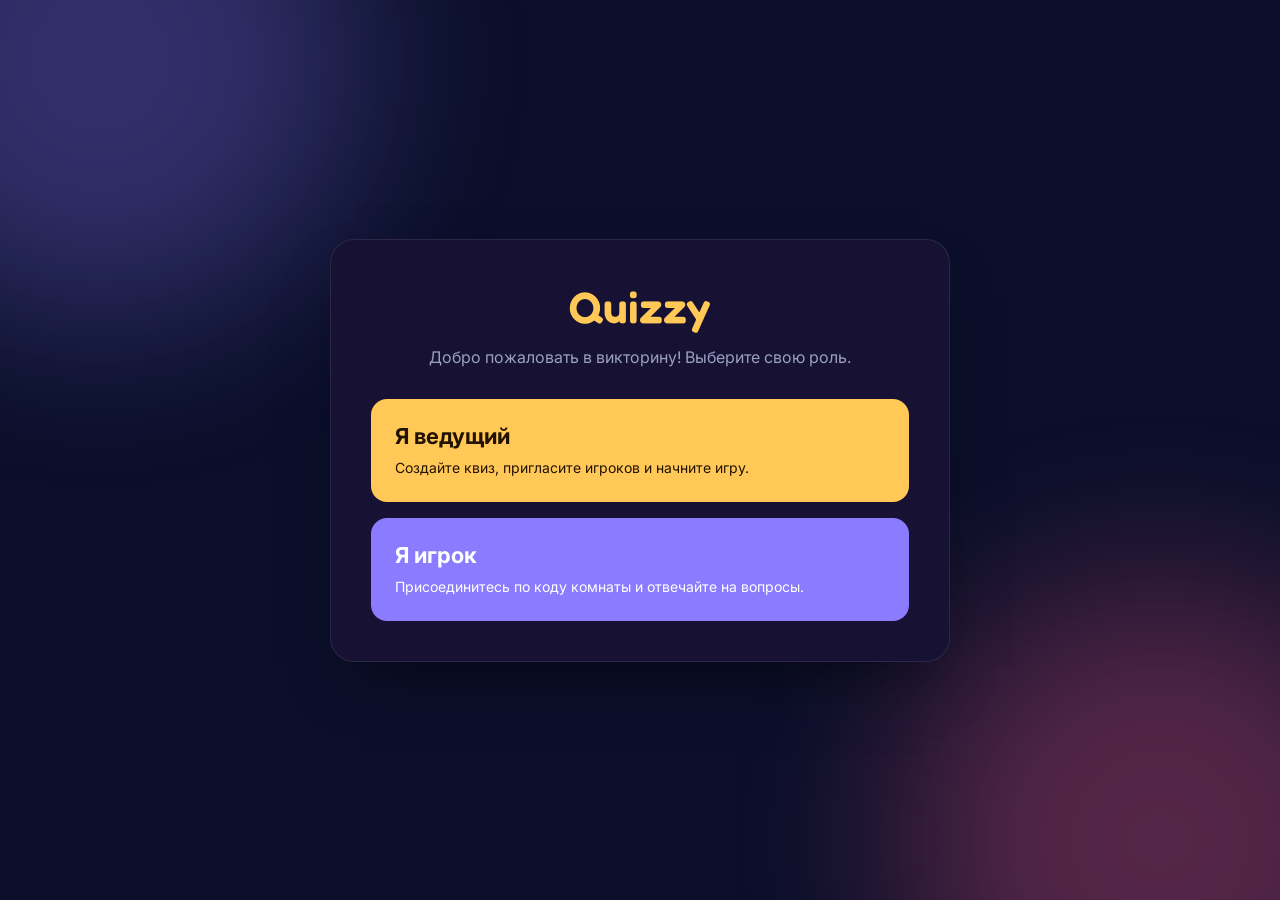
==== web/static/index.html @ aedd9112 "add new function - menu" ====
<!DOCTYPE html>
<html lang="ru">
<head>
  <meta charset="UTF-8">
  <meta name="viewport" content="width=device-width, initial-scale=1">
  <title>Quizzy — Главное меню</title>
  <link rel="preconnect" href="https://fonts.googleapis.com">
  <link rel="preconnect" href="https://fonts.gstatic.com" crossorigin>
  <link href="https://fonts.googleapis.com/css2?family=Fredoka:wght@500;600;700&family=Inter:wght@400;500;600;700&display=swap" rel="stylesheet">
  <style>
    * { box-sizing: border-box; }
    body {
      margin: 0;
      min-height: 100vh;
      display: flex;
      align-items: center;
      justify-content: center;
      padding: 24px;
      background: #0B0F2A;
      color: #F3F1FF;
      font-family: "Inter", sans-serif;
    }
    .aurora { position: fixed; inset: 0; overflow: hidden; pointer-events: none; }
    .aurora::before, .aurora::after {
      content: "";
      position: absolute;
      width: 520px;
      height: 520px;
      border-radius: 50%;
      filter: blur(90px);
      opacity: .3;
    }
    .aurora::before { background: #8B7CFF; top: -200px; left: -160px; }
    .aurora::after { background: #FF5C8A; bottom: -200px; right: -140px; }
    main {
      position: relative;
      width: 100%;
      max-width: 620px;
      padding: 40px;
      border: 1px solid rgba(255,255,255,.09);
      border-radius: 24px;
      background: #171233;
      box-shadow: 0 30px 60px -25px rgba(0,0,0,.55);
    }
    h1 { margin: 0 0 12px; text-align: center; font: 600 44px "Fredoka", sans-serif; color: #FFC857; }
    p { margin: 0 0 30px; text-align: center; color: #9A9FC4; line-height: 1.5; }
    nav { display: grid; gap: 16px; }
    .role {
      display: block;
      padding: 24px;
      border-radius: 16px;
      background: #FFC857;
      color: #221200;
      text-decoration: none;
      transition: transform .15s;
    }
    .role.player { background: #8B7CFF; color: #fff; }
    .role:hover { transform: translateY(-2px); }
    .role:focus-visible { outline: 3px solid #2FE6C1; outline-offset: 4px; }
    .role strong { display: block; margin-bottom: 8px; font-size: 22px; }
    .role span { font-size: 14px; line-height: 1.5; }
    @media (max-width: 480px) { main { padding: 28px 20px; } }
  </style>
</head>
<body>
  <div class="aurora" aria-hidden="true"></div>
  <main>
    <h1>Quizzy</h1>
    <p>Добро пожаловать в викторину! Выберите свою роль.</p>
    <nav aria-label="Главное меню">
      <a class="role" href="host.html">
        <strong>Я ведущий</strong>
        <span>Создайте квиз, пригласите игроков и начните игру.</span>
      </a>
      <a class="role player" href="player.html">
        <strong>Я игрок</strong>
        <span>Присоединитесь по коду комнаты и отвечайте на вопросы.</span>
      </a>
    </nav>
  </main>
</body>
</html>
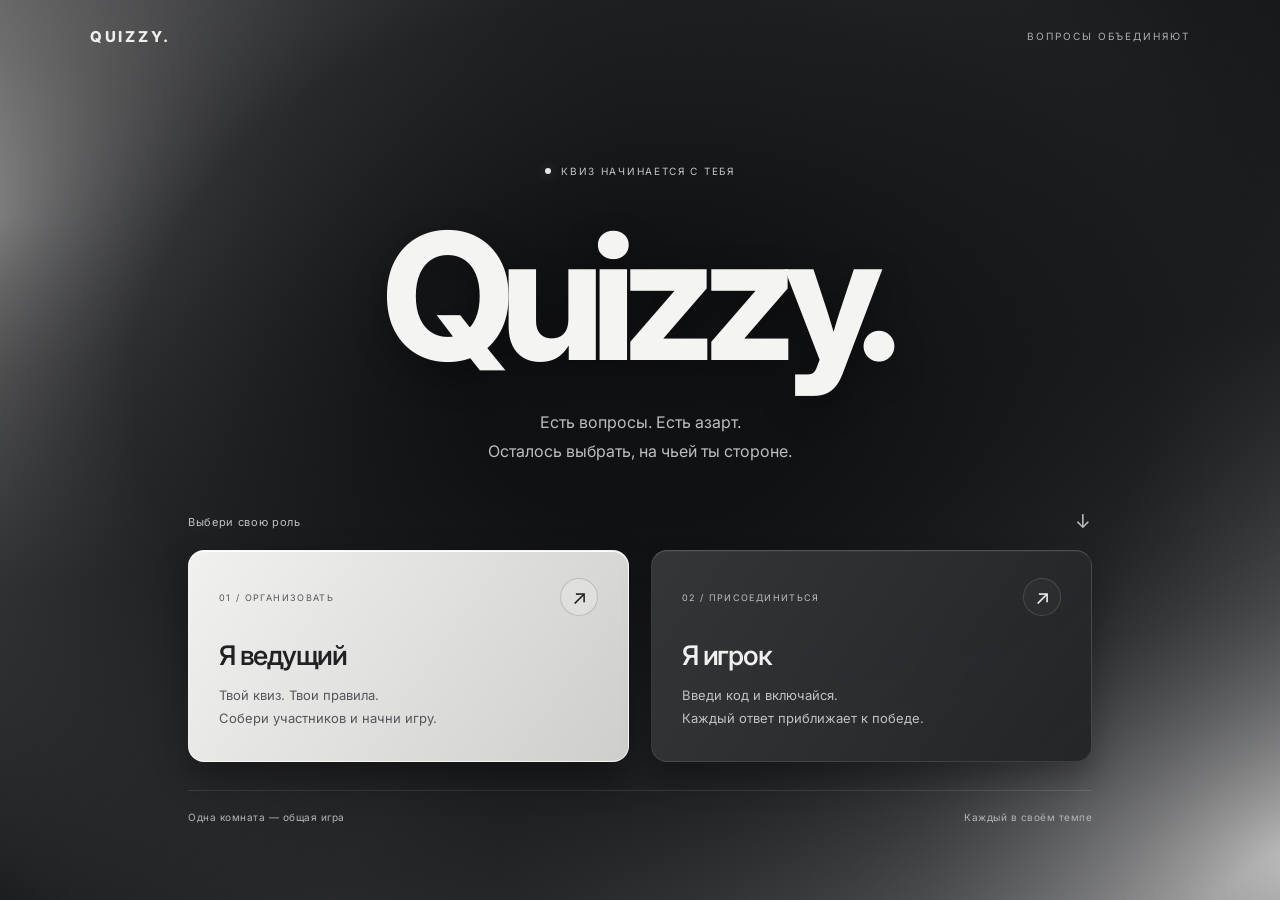
==== commit fb80bcff: "rework design" ====
--- a/web/static/index.html
+++ b/web/static/index.html
@@ -3,80 +3,37 @@
 <head>
   <meta charset="UTF-8">
   <meta name="viewport" content="width=device-width, initial-scale=1">
+  <meta name="theme-color" content="#292a2c">
   <title>Quizzy — Главное меню</title>
   <link rel="preconnect" href="https://fonts.googleapis.com">
   <link rel="preconnect" href="https://fonts.gstatic.com" crossorigin>
-  <link href="https://fonts.googleapis.com/css2?family=Fredoka:wght@500;600;700&family=Inter:wght@400;500;600;700&display=swap" rel="stylesheet">
-  <style>
-    * { box-sizing: border-box; }
-    body {
-      margin: 0;
-      min-height: 100vh;
-      display: flex;
-      align-items: center;
-      justify-content: center;
-      padding: 24px;
-      background: #0B0F2A;
-      color: #F3F1FF;
-      font-family: "Inter", sans-serif;
-    }
-    .aurora { position: fixed; inset: 0; overflow: hidden; pointer-events: none; }
-    .aurora::before, .aurora::after {
-      content: "";
-      position: absolute;
-      width: 520px;
-      height: 520px;
-      border-radius: 50%;
-      filter: blur(90px);
-      opacity: .3;
-    }
-    .aurora::before { background: #8B7CFF; top: -200px; left: -160px; }
-    .aurora::after { background: #FF5C8A; bottom: -200px; right: -140px; }
-    main {
-      position: relative;
-      width: 100%;
-      max-width: 620px;
-      padding: 40px;
-      border: 1px solid rgba(255,255,255,.09);
-      border-radius: 24px;
-      background: #171233;
-      box-shadow: 0 30px 60px -25px rgba(0,0,0,.55);
-    }
-    h1 { margin: 0 0 12px; text-align: center; font: 600 44px "Fredoka", sans-serif; color: #FFC857; }
-    p { margin: 0 0 30px; text-align: center; color: #9A9FC4; line-height: 1.5; }
-    nav { display: grid; gap: 16px; }
-    .role {
-      display: block;
-      padding: 24px;
-      border-radius: 16px;
-      background: #FFC857;
-      color: #221200;
-      text-decoration: none;
-      transition: transform .15s;
-    }
-    .role.player { background: #8B7CFF; color: #fff; }
-    .role:hover { transform: translateY(-2px); }
-    .role:focus-visible { outline: 3px solid #2FE6C1; outline-offset: 4px; }
-    .role strong { display: block; margin-bottom: 8px; font-size: 22px; }
-    .role span { font-size: 14px; line-height: 1.5; }
-    @media (max-width: 480px) { main { padding: 28px 20px; } }
-  </style>
+  <link href="https://fonts.googleapis.com/css2?family=Inter:wght@400;500;600;650;700;750;800&display=swap" rel="stylesheet">
+  <link rel="stylesheet" href="theme.css">
 </head>
 <body>
-  <div class="aurora" aria-hidden="true"></div>
-  <main>
-    <h1>Quizzy</h1>
-    <p>Добро пожаловать в викторину! Выберите свою роль.</p>
-    <nav aria-label="Главное меню">
-      <a class="role" href="host.html">
-        <strong>Я ведущий</strong>
-        <span>Создайте квиз, пригласите игроков и начните игру.</span>
-      </a>
-      <a class="role player" href="player.html">
-        <strong>Я игрок</strong>
-        <span>Присоединитесь по коду комнаты и отвечайте на вопросы.</span>
-      </a>
-    </nav>
+  <header class="site-header"><a class="brand" href="/">QUIZZY.</a><span class="site-label">Вопросы объединяют</span></header>
+  <main class="menu-shell">
+    <div class="menu-panel">
+      <div class="menu-intro">
+        <span class="eyebrow hero-kicker"><span aria-hidden="true"></span> Квиз начинается с тебя</span>
+        <h1>Quizzy.</h1>
+        <p>Есть вопросы. Есть азарт.<br>Осталось выбрать, на чьей ты стороне.</p>
+      </div>
+      <div class="role-heading"><span>Выбери свою роль</span><span aria-hidden="true">↓</span></div>
+      <nav class="menu-roles" aria-label="Выберите свою роль">
+        <a class="role role-host" href="host.html">
+          <div class="role-meta"><span class="role-number">01 / ОРГАНИЗОВАТЬ</span><span class="role-arrow" aria-hidden="true">↗</span></div>
+          <strong>Я ведущий</strong>
+          <span class="role-description">Твой квиз. Твои правила.<br>Собери участников и начни игру.</span>
+        </a>
+        <a class="role role-player" href="player.html">
+          <div class="role-meta"><span class="role-number">02 / ПРИСОЕДИНИТЬСЯ</span><span class="role-arrow" aria-hidden="true">↗</span></div>
+          <strong>Я игрок</strong>
+          <span class="role-description">Введи код и включайся.<br>Каждый ответ приближает к победе.</span>
+        </a>
+      </nav>
+    </div>
+    <footer class="menu-footer"><span>Одна комната — общая игра</span><span>Каждый в своём темпе</span></footer>
   </main>
 </body>
 </html>
--- a/web/static/theme.css
+++ b/web/static/theme.css
@@ -0,0 +1,258 @@
+/* Shared graphite theme: raised surfaces, inset controls, monochrome motion. */
+:root {
+  color-scheme: dark;
+  --bg-1: #303133;
+  --bg-2: #292a2c;
+  --bg-3: #202123;
+  --surface: #232426;
+  --surface-line: rgba(255,255,255,.09);
+  --ink: #eeeeec;
+  --muted: #adaeaf;
+  --gold: #eeeeec;
+  --violet: #b9babc;
+  --teal: #d8d9d6;
+  --rose: #a5a6a8;
+  --wrong: #c5c5c5;
+  --radius-lg: 12px;
+  --radius-md: 8px;
+  --ease: cubic-bezier(.2,.7,.2,1);
+  --raised: 12px 16px 30px rgba(0,0,0,.35), -3px -3px 12px rgba(255,255,255,.025), inset 0 1px 0 rgba(255,255,255,.07);
+}
+* { box-sizing: border-box; }
+html { min-height: 100%; height: auto; }
+body {
+  height: auto;
+  min-height: 100vh;
+  margin: 0;
+  padding: 88px 28px 48px;
+  display: flex;
+  align-items: center;
+  justify-content: center;
+  color: var(--ink);
+  font-family: "Inter", -apple-system, BlinkMacSystemFont, sans-serif;
+  background: #111214;
+  isolation: isolate;
+}
+body::before, body::after {
+  content: "";
+  position: fixed;
+  inset: -15%;
+  z-index: -1;
+  pointer-events: none;
+  background-repeat: no-repeat;
+}
+body::before {
+  background: radial-gradient(ellipse at 10% 30%, #cacaca 0%, #858585 14%, #414244 32%, transparent 60%),
+    radial-gradient(ellipse at 90% 85%, #bcbcbc 0%, #666769 18%, #27282a 38%, transparent 65%), #121315;
+  animation: silver-flow 24s ease-in-out infinite alternate;
+}
+body::after {
+  background: radial-gradient(ellipse at 50% 45%, #101113 15%, #141517c9 43%, transparent 74%),
+    linear-gradient(120deg, #ffffff00 25%, #ffffff13 48%, #ffffff00 70%);
+  animation: silver-light 19s ease-in-out infinite alternate;
+}
+@keyframes silver-flow {
+  from { transform: translate3d(-3%, -2%, 0) scale(1); }
+  to { transform: translate3d(4%, 3%, 0) scale(1.08); }
+}
+@keyframes silver-light {
+  from { opacity: .85; transform: translate3d(0, -2%, 0); }
+  to { opacity: 1; transform: translate3d(-3%, 3%, 0); }
+}
+.aurora { display: none; }
+.site-header {
+  position: absolute;
+  top: 27px;
+  left: max(28px, calc((100vw - 1100px) / 2));
+  right: max(28px, calc((100vw - 1100px) / 2));
+  display: flex;
+  justify-content: space-between;
+  align-items: center;
+  gap: 20px;
+  z-index: 2;
+}
+.brand { color: var(--ink); text-decoration: none; font-weight: 800; letter-spacing: .18em; font-size: 15px; }
+.site-label, .eyebrow { color: var(--muted); font-size: 10px; letter-spacing: .2em; text-transform: uppercase; line-height: 1.7; }
+.screen { margin: auto; }
+.card, .menu-panel {
+  background: linear-gradient(125deg, #2c2d2f, #222325 65%, #202123);
+  border: 1px solid rgba(255,255,255,.045);
+  border-top-color: rgba(255,255,255,.13);
+  border-radius: var(--radius-lg);
+  box-shadow: 22px 30px 65px rgba(0,0,0,.4), -5px -5px 22px rgba(255,255,255,.025), inset 0 1px 0 rgba(255,255,255,.025);
+  animation: surface-in .65s var(--ease) both;
+}
+h1, h2, button, .question-text, .finished-title, .quiz-title, .q-num,
+.room-code, .rank, .p-score, .final-score, .feedback-title, .feedback-score b, .score-badge b, .option-btn .idx {
+  font-family: "Inter", -apple-system, BlinkMacSystemFont, sans-serif;
+}
+h1 { font-weight: 650; letter-spacing: -.035em; }
+h2 { font-size: 15px; font-weight: 500; letter-spacing: .02em; }
+button, button.ghost, .menu-close {
+  color: var(--ink);
+  background: linear-gradient(145deg, #3c3d3f, #2c2d2f);
+  border: 1px solid rgba(255,255,255,.09);
+  border-top-color: rgba(255,255,255,.18);
+  border-radius: var(--radius-md);
+  font-weight: 500;
+  box-shadow: 5px 7px 12px rgba(0,0,0,.35), inset 0 1px 0 rgba(255,255,255,.035);
+  transition: transform .25s var(--ease), background .25s, box-shadow .25s, border-color .25s;
+}
+button:hover:not(:disabled), button.ghost:hover:not(:disabled), .menu-close:hover {
+  background: linear-gradient(145deg, #464749, #333436);
+  transform: translateY(-2px);
+  box-shadow: 7px 11px 18px rgba(0,0,0,.4), inset 0 1px 0 rgba(255,255,255,.08);
+}
+button:active:not(:disabled), button.ghost:active:not(:disabled), .menu-close:active {
+  transform: translateY(1px);
+  box-shadow: inset 3px 3px 7px rgba(0,0,0,.35), inset -1px -1px 3px rgba(255,255,255,.04);
+}
+button:disabled { opacity: .45; box-shadow: none; }
+:where(a,button,input):focus-visible { outline: 2px solid #e3e3e0; outline-offset: 5px; }
+input {
+  background: #202123;
+  border: 1px solid rgba(255,255,255,.07);
+  box-shadow: inset 4px 4px 9px rgba(0,0,0,.28), inset -1px -1px 2px rgba(255,255,255,.025);
+  color: var(--ink);
+}
+input::placeholder { color: #929395; }
+input:focus { background: #252628; border-color: #999a9c; }
+.quiz-card, .q-card, .side-panel, .chip {
+  background: linear-gradient(135deg, #2d2e30, #262729);
+  border: 1px solid rgba(255,255,255,.065);
+  box-shadow: var(--raised);
+}
+.quiz-card { transition: transform .3s var(--ease), box-shadow .3s, border-color .3s; }
+.quiz-card:hover { border-color: #68696b; box-shadow: 15px 20px 30px rgba(0,0,0,.4); transform: translateY(-4px); }
+.quiz-card.fresh { border-color: #b6b7b9; }
+.quiz-card button { margin-top: 12px; }
+.room-code { color: var(--ink); background: none; letter-spacing: .12em; text-shadow: 0 5px 10px rgba(0,0,0,.45); }
+.waiting-hint, .center-hint { line-height: 1.65; }
+.pulse-dot { background: #dddeda; animation: signal 2.4s ease-in-out infinite; }
+.loader span { background: #c8c9c7; box-shadow: 0 3px 6px #0006; animation: signal 1.8s ease-in-out infinite; }
+.loader span:nth-child(2) { animation-delay: .2s; }
+.loader span:nth-child(3) { animation-delay: .4s; }
+.option-btn:nth-child(n), .option:nth-child(n) {
+  background: linear-gradient(135deg, #3d3e40, #2c2d2f);
+  color: var(--ink);
+  border: 1px solid rgba(255,255,255,.1);
+  box-shadow: 5px 8px 13px #0005, inset 0 1px 0 #ffffff0a;
+}
+.option-btn .idx, .option .idx {
+  background: #232426;
+  color: #d6d7d5;
+  box-shadow: inset 2px 2px 4px #0005, 0 1px 0 #ffffff14;
+  border-radius: 6px;
+}
+.option-btn.chosen { outline: 2px solid #e1e2df; outline-offset: 2px; filter: none; background: #47484a; }
+.timebar-track { height: 5px; background: #171819; box-shadow: inset 0 2px 3px #0008; }
+.timebar-fill {
+  width: 100%;
+  transform-origin: left center;
+  transition: none;
+  background: linear-gradient(90deg, #a8a9ab, #ededeb);
+  box-shadow: 0 0 8px #ffffff20;
+}
+.timebar-fill.running-out { background: #b8b9bb; }
+.feedback.correct .feedback-title, .feedback.wrong .feedback-title { color: var(--ink); }
+.feedback.correct .feedback-title::before { content: "✓"; }
+.feedback.wrong .feedback-title::before { content: "×"; }
+.feedback-title::before {
+  display: block;
+  width: 56px;
+  height: 56px;
+  line-height: 56px;
+  margin: 0 auto 22px;
+  border-radius: 50%;
+  background: #303133;
+  box-shadow: var(--raised);
+  animation: surface-in .4s var(--ease) both;
+}
+.feedback-score { line-height: 1.9; }
+.error { color: #efefed; padding: 12px 16px; border-left: 2px solid #b9babc; background: #ffffff08; border-radius: 4px; }
+.rank.top1, .rank.top2, .rank.top3 { color: #d7d8d5; }
+.p-score.bump { animation: score-in .4s var(--ease); }
+.podium-block { color: #f0f0ee; box-shadow: 8px 9px 16px #0005, inset 0 1px 0 #ffffff26; font-weight: 600; }
+.p1 .podium-block { background: linear-gradient(135deg, #747577, #454648); }
+.p2 .podium-block { background: linear-gradient(135deg, #565759, #363739); }
+.p3 .podium-block { background: linear-gradient(135deg, #454648, #2c2d2f); }
+.final-score { text-shadow: 0 5px 10px #0005; }
+.menu-close { border-radius: 50%; font-family: sans-serif; }
+.menu-close:focus-visible { outline-color: #e3e3e0; }
+.finished-title { font-size: clamp(24px, 4vw, 38px); }
+.finished-screen { padding-top: 80px; }
+@keyframes surface-in { from { opacity: 0; transform: translateY(14px); } to { opacity: 1; transform: translateY(0); } }
+@keyframes rise { from { opacity: 0; transform: translateY(10px); } to { opacity: 1; transform: translateY(0); } }
+@keyframes pop { from { opacity: 0; transform: translateY(8px); } to { opacity: 1; transform: translateY(0); } }
+@keyframes signal { 0%,100% { opacity: .35; transform: scale(.85); } 50% { opacity: 1; transform: scale(1); } }
+@keyframes score-in { from { opacity: .4; transform: translateY(4px); } to { opacity: 1; transform: translateY(0); } }
+@keyframes grow { from { opacity: 0; transform: translateY(12px); } to { opacity: 1; transform: translateY(0); } }
+
+/* Menu: typography takes the place of decorative objects. */
+.menu-shell { width: 100%; max-width: 960px; position: relative; margin: auto; }
+.menu-panel { padding: 16px 28px 0; background: none; border: 0; box-shadow: none; overflow: visible; }
+.menu-intro { text-align: center; padding: 25px 0 44px; }
+.hero-kicker { display: inline-flex; align-items: center; gap: 10px; color: #c5c6c7; font-size: 10px; letter-spacing: .17em; }
+.hero-kicker > span { width: 6px; height: 6px; border-radius: 50%; background: #e6e6e6; box-shadow: 0 0 12px #ffffff40; }
+.menu-intro h1 {
+  font-size: clamp(100px, 15vw, 176px);
+  font-weight: 750;
+  letter-spacing: -.075em;
+  line-height: 1.05;
+  margin: 24px 0 20px;
+  padding-right: .06em;
+  color: #f4f4f2;
+  text-shadow: 0 12px 35px #0005;
+}
+.menu-intro p { font-size: 16px; color: #bbbdbf; line-height: 1.8; margin: 0; }
+.role-heading { display: flex; justify-content: space-between; align-items: center; color: #c1c2c4; font-size: 11px; letter-spacing: .06em; margin-bottom: 17px; }
+.role-heading > span:last-child { font-size: 19px; }
+.menu-roles { display: grid; grid-template-columns: 1fr 1fr; gap: 22px; }
+.role {
+  text-decoration: none;
+  color: #f0f0ee;
+  padding: 27px 30px 30px;
+  border-radius: 16px;
+  border: 1px solid #ffffff17;
+  border-top-color: #ffffff30;
+  background: linear-gradient(125deg, #38393bea, #232426f5);
+  box-shadow: 0 16px 30px #0004, inset 0 1px 0 #ffffff0a;
+  transition: transform .3s var(--ease), box-shadow .3s, border-color .3s;
+  position: relative;
+}
+.role:hover { transform: translateY(-5px); border-color: #ffffff55; box-shadow: 0 24px 40px #0006; }
+.role:active { transform: translateY(0); box-shadow: inset 0 3px 8px #0003; }
+.role-meta { display: flex; justify-content: space-between; align-items: center; margin-bottom: 23px; }
+.role-number { font-size: 9px; letter-spacing: .15em; color: #bfc0c2; }
+.role-arrow { width: 38px; height: 38px; display: grid; place-items: center; border: 1px solid #ffffff21; border-radius: 50%; background: #ffffff07; transition: transform .3s, background .3s; font-size: 20px; }
+.role:hover .role-arrow { transform: translate(2px, -2px); background: #ffffff14; }
+.role strong { display: block; font-size: 27px; font-weight: 550; letter-spacing: -.045em; margin-bottom: 12px; }
+.role-description { display: block; color: #c1c2c4; font-size: 13px; line-height: 1.8; }
+.role-host { background: linear-gradient(125deg, #f1f1ef, #cececc); color: #202123; border-color: #ffffffb0; box-shadow: 0 16px 35px #0005, inset 0 1px 0 #fff; }
+.role-host .role-description, .role-host .role-number { color: #555659; }
+.role-host .role-arrow { border-color: #20212330; background: #fff3; }
+.role-host:hover .role-arrow { background: #ffffff90; }
+.role-host:focus-visible { outline-color: #fff; }
+.menu-footer { display: flex; justify-content: space-between; gap: 20px; margin: 28px 28px 0; padding-top: 20px; border-top: 1px solid #ffffff1c; color: #b5b6b8; font-size: 10px; letter-spacing: .05em; }
+@media (max-width: 650px) {
+  body { padding: 76px 18px 28px; }
+  .site-header { left: 22px; right: 22px; }
+  .site-label { font-size: 9px; letter-spacing: .1em; }
+  .card { padding: 26px 22px; }
+  .finished-screen { padding-top: 78px; }
+  .menu-panel { padding: 10px 2px 0; }
+  .menu-intro { padding: 24px 0 34px; }
+  .menu-intro h1 { font-size: clamp(78px, 22vw, 138px); margin: 22px 0 18px; }
+  .menu-intro p { font-size: 14px; }
+  .hero-kicker { font-size: 9px; letter-spacing: .1em; }
+  .menu-roles { grid-template-columns: 1fr; gap: 18px; }
+  .role { padding: 23px; }
+  .role-meta { margin-bottom: 20px; }
+  .menu-footer { font-size: 9px; letter-spacing: 0; margin: 24px 2px 0; }
+  .room-code { font-size: 52px; }
+  .podium { gap: 8px; }
+  .podium-slot { min-width: 0; }
+}
+@media (prefers-reduced-motion: reduce) {
+  *, *::before, *::after { animation: none !important; transition: none !important; scroll-behavior: auto !important; }
+}
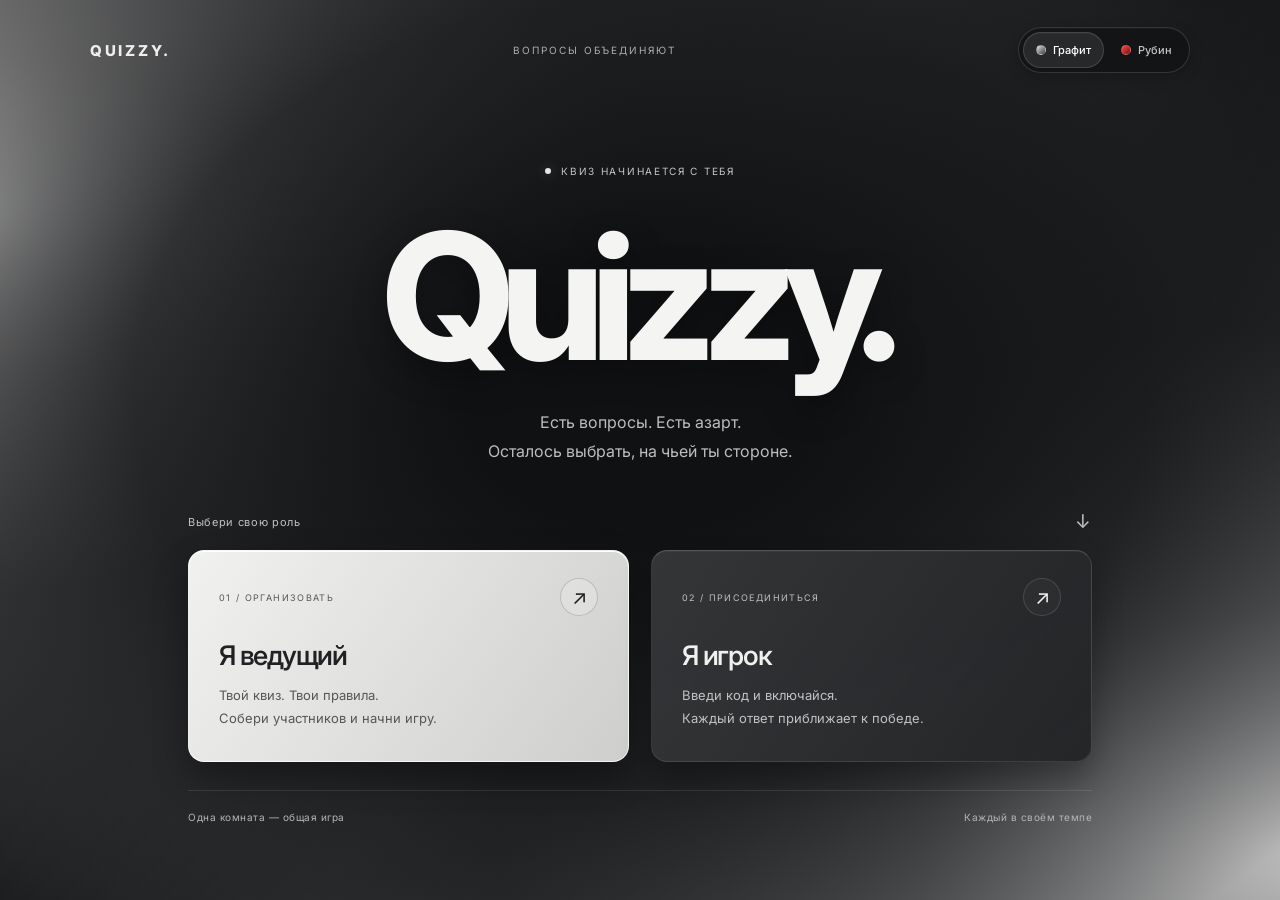
==== commit 15f891e2: "add new red design" ====
--- a/web/static/index.html
+++ b/web/static/index.html
@@ -8,10 +8,14 @@
   <link rel="preconnect" href="https://fonts.googleapis.com">
   <link rel="preconnect" href="https://fonts.gstatic.com" crossorigin>
   <link href="https://fonts.googleapis.com/css2?family=Inter:wght@400;500;600;650;700;750;800&display=swap" rel="stylesheet">
-  <link rel="stylesheet" href="theme.css">
+  <script src="theme.js"></script>
+<link rel="stylesheet" href="theme.css">
 </head>
 <body>
-  <header class="site-header"><a class="brand" href="/">QUIZZY.</a><span class="site-label">Вопросы объединяют</span></header>
+  <header class="site-header"><a class="brand" href="/">QUIZZY.</a><span class="site-label">Вопросы объединяют</span><div class="theme-switch" role="group" aria-label="Оформление сайта">
+  <button type="button" data-theme-choice="graphite" aria-pressed="true"><span class="theme-swatch swatch-graphite" aria-hidden="true"></span>Графит</button>
+  <button type="button" data-theme-choice="crimson" aria-pressed="false"><span class="theme-swatch swatch-crimson" aria-hidden="true"></span>Рубин</button>
+</div></header>
   <main class="menu-shell">
     <div class="menu-panel">
       <div class="menu-intro">
--- a/web/static/theme.css
+++ b/web/static/theme.css
@@ -256,3 +256,146 @@
 @media (prefers-reduced-motion: reduce) {
   *, *::before, *::after { animation: none !important; transition: none !important; scroll-behavior: auto !important; }
 }
+
+/* Theme selection stays compact even on the player's narrow screen. */
+.theme-switch {
+  display: flex;
+  flex-shrink: 0;
+  gap: 4px;
+  padding: 4px;
+  border: 1px solid #ffffff24;
+  border-radius: 999px;
+  background: #111214c9;
+  box-shadow: 0 4px 14px #0003, inset 0 1px 0 #ffffff09;
+}
+.theme-switch button {
+  display: inline-flex;
+  align-items: center;
+  justify-content: center;
+  gap: 7px;
+  width: auto;
+  padding: 8px 12px;
+  min-height: 36px;
+  border: 1px solid transparent;
+  border-radius: 999px;
+  background: transparent;
+  color: #c5c5c7;
+  font-size: 11px;
+  font-weight: 500;
+  box-shadow: none;
+}
+.theme-switch button[aria-pressed="true"] {
+  background: #ffffff17;
+  border-color: #ffffff22;
+  color: #fff;
+  box-shadow: inset 0 1px 0 #ffffff0a;
+}
+.theme-switch button:hover:not(:disabled) { background: #ffffff20; color: #fff; transform: none; box-shadow: none; }
+.theme-switch button:active:not(:disabled) { transform: scale(.97); box-shadow: none; }
+.theme-swatch { width: 10px; height: 10px; flex-shrink: 0; border-radius: 50%; border: 1px solid #ffffff3d; }
+.swatch-graphite { background: linear-gradient(135deg, #dedede, #3e3e40); }
+.swatch-crimson { background: linear-gradient(135deg, #ff4a43, #790c12); }
+
+/* Ruby glass. CSS gradients remain crisp at any resolution; no bitmap texture. */
+:root[data-theme="crimson"] {
+  --surface: #220a0e;
+  --surface-line: #ffffff26;
+  --ink: #fff7f6;
+  --muted: #d6bcbe;
+  --gold: #fff1ee;
+  --violet: #e6c3c4;
+  --teal: #ffe1dc;
+  --rose: #ff9a97;
+  --wrong: #ffc6c3;
+}
+:root[data-theme="crimson"] body { background: #0c0204; }
+:root[data-theme="crimson"] body::before {
+  background: radial-gradient(ellipse at 18% 4%, #e31b12 0%, #aa0907 19%, #4a0306 42%, transparent 68%),
+    radial-gradient(ellipse at 76% 110%, #b81115 0%, #520509 26%, transparent 60%), #080305;
+}
+:root[data-theme="crimson"] body::after {
+  background: radial-gradient(ellipse at 82% 36%, #050306 12%, #0b0206d9 36%, transparent 68%),
+    radial-gradient(ellipse at 26% 73%, #060307 5%, #080305a6 28%, transparent 61%);
+}
+:root[data-theme="crimson"] :is(.card, .role) {
+  color: var(--ink);
+  background: linear-gradient(135deg, #ffffff18, #ffffff05 48%, #ffffff0c), #14111638;
+  border: 1px solid #ffffff30;
+  border-top-color: #ffffff70;
+  border-left-color: #ffffff45;
+  box-shadow: 0 18px 45px #0005, inset 0 1px 0 #ffffff30, inset 0 -1px 0 #ffffff0a;
+  -webkit-backdrop-filter: blur(28px) saturate(150%);
+  backdrop-filter: blur(28px) saturate(150%);
+}
+:root[data-theme="crimson"] .role {
+  border-radius: 22px;
+  overflow: hidden;
+  text-shadow: 0 1px 8px #0005;
+}
+:root[data-theme="crimson"] .role-host {
+  background: linear-gradient(135deg, #ffffff20, #ffffff06 48%, #ffffff0e), #14111630;
+}
+/* Static reflections suggest curved glass without animating the blur filter. */
+:root[data-theme="crimson"] .role::before {
+  content: "";
+  position: absolute;
+  inset: 0;
+  pointer-events: none;
+  border-radius: inherit;
+  background: radial-gradient(ellipse at 5% 0%, #ffffff16, transparent 55%),
+    linear-gradient(115deg, transparent 40%, #ffffff05 58%, transparent 75%);
+}
+:root[data-theme="crimson"] .role > * { position: relative; }
+:root[data-theme="crimson"] .role strong { color: #fff; }
+:root[data-theme="crimson"] .role .role-description { color: #f0e5e7; }
+:root[data-theme="crimson"] .role .role-number { color: #e3d6d9; }
+:root[data-theme="crimson"] :is(.role-description, .role-number, .menu-intro p, .role-heading, .menu-footer, .hero-kicker) { color: #e0cbcd; }
+:root[data-theme="crimson"] .role-arrow { border-color: #ffffff45; background: linear-gradient(135deg, #ffffff1a, #ffffff05); box-shadow: inset 0 1px 0 #ffffff28, 0 4px 10px #0002; }
+:root[data-theme="crimson"] .role:hover .role-arrow { background: #ffffff26; }
+:root[data-theme="crimson"] .role:hover { border-color: #ffffff70; box-shadow: 0 24px 48px #0006, inset 0 1px 0 #ffffff55, inset 0 -1px 0 #ffffff16; }
+/* Inner surfaces use tint instead of stacking expensive blur filters. */
+:root[data-theme="crimson"] :is(.quiz-card, .q-card, .side-panel, .chip) {
+  background: linear-gradient(130deg, #ffffff0e, #ffffff03), #19080a66;
+  border-color: #ffffff21;
+  box-shadow: 0 8px 22px #0003, inset 0 1px 0 #ffffff0a;
+}
+:root[data-theme="crimson"] :is(button:not([data-theme-choice]), button.ghost, .option-btn:nth-child(n), .menu-close) {
+  color: #fff7f6;
+  background: linear-gradient(125deg, #ffffff16, #ffffff05), #3a111685;
+  border: 1px solid #ffffff30;
+  border-top-color: #ffffff4a;
+  box-shadow: 0 5px 12px #0004, inset 0 1px 0 #ffffff0c;
+}
+:root[data-theme="crimson"] :is(button:not([data-theme-choice]), button.ghost, .option-btn:nth-child(n), .menu-close):hover:not(:disabled) {
+  background: linear-gradient(125deg, #ffffff26, #ffffff0c), #591c248c;
+  border-color: #ffffff5c;
+  box-shadow: 0 8px 18px #0005;
+}
+:root[data-theme="crimson"] :is(button:not([data-theme-choice]), .menu-close):active:not(:disabled) { box-shadow: inset 0 3px 8px #0004; }
+:root[data-theme="crimson"] .option-btn.chosen { background: #94424b99; outline-color: #fff0ec; }
+:root[data-theme="crimson"] :is(.option-btn .idx, .feedback-title::before) { background: #ffffff0c; color: #fff1ee; box-shadow: inset 0 1px 0 #ffffff24, 0 3px 8px #0003; }
+:root[data-theme="crimson"] input { background: #0f0508a6; border-color: #ffffff26; color: #fff7f6; }
+:root[data-theme="crimson"] input::placeholder { color: #bfa9ad; }
+:root[data-theme="crimson"] input:focus { background: #21080bbb; border-color: #f0b6ba; }
+:root[data-theme="crimson"] .error { background: #22070dd9; border-color: #ffaba4; }
+:root[data-theme="crimson"] .timebar-track { background: #0f0307b3; }
+:root[data-theme="crimson"] .timebar-fill { background: linear-gradient(90deg, #ee7977, #ffe8e3); box-shadow: 0 0 8px #ef706a30; }
+:root[data-theme="crimson"] .timebar-fill.running-out { background: #ff9e94; }
+:root[data-theme="crimson"] :is(.pulse-dot, .loader span, .hero-kicker > span) { background: #ffd2cd; }
+:root[data-theme="crimson"] .p1 .podium-block { background: linear-gradient(135deg, #cf78808c, #6a242b99); }
+:root[data-theme="crimson"] .p2 .podium-block { background: linear-gradient(135deg, #a2636c80, #3c151c99); }
+:root[data-theme="crimson"] .p3 .podium-block { background: linear-gradient(135deg, #78454f80, #2b0d1599); }
+:root[data-theme="crimson"] .theme-switch { background: #150509c9; border-color: #ffffff30; }
+@supports not ((backdrop-filter: blur(1px)) or (-webkit-backdrop-filter: blur(1px))) {
+  :root[data-theme="crimson"] :is(.card, .role) { background: linear-gradient(125deg, #3a1a20ed, #19090df5); }
+}
+@media (max-width: 760px) {
+  .site-header .site-label { display: none; }
+}
+@media (max-width: 650px) {
+  body { padding-top: 98px; }
+  .site-header { top: 22px; gap: 10px; }
+  .theme-switch { gap: 2px; padding: 3px; }
+  .theme-switch button { padding: 8px 10px; min-height: 38px; }
+  :root[data-theme="crimson"] :is(.card, .role) { -webkit-backdrop-filter: blur(16px) saturate(140%); backdrop-filter: blur(16px) saturate(140%); }
+}
